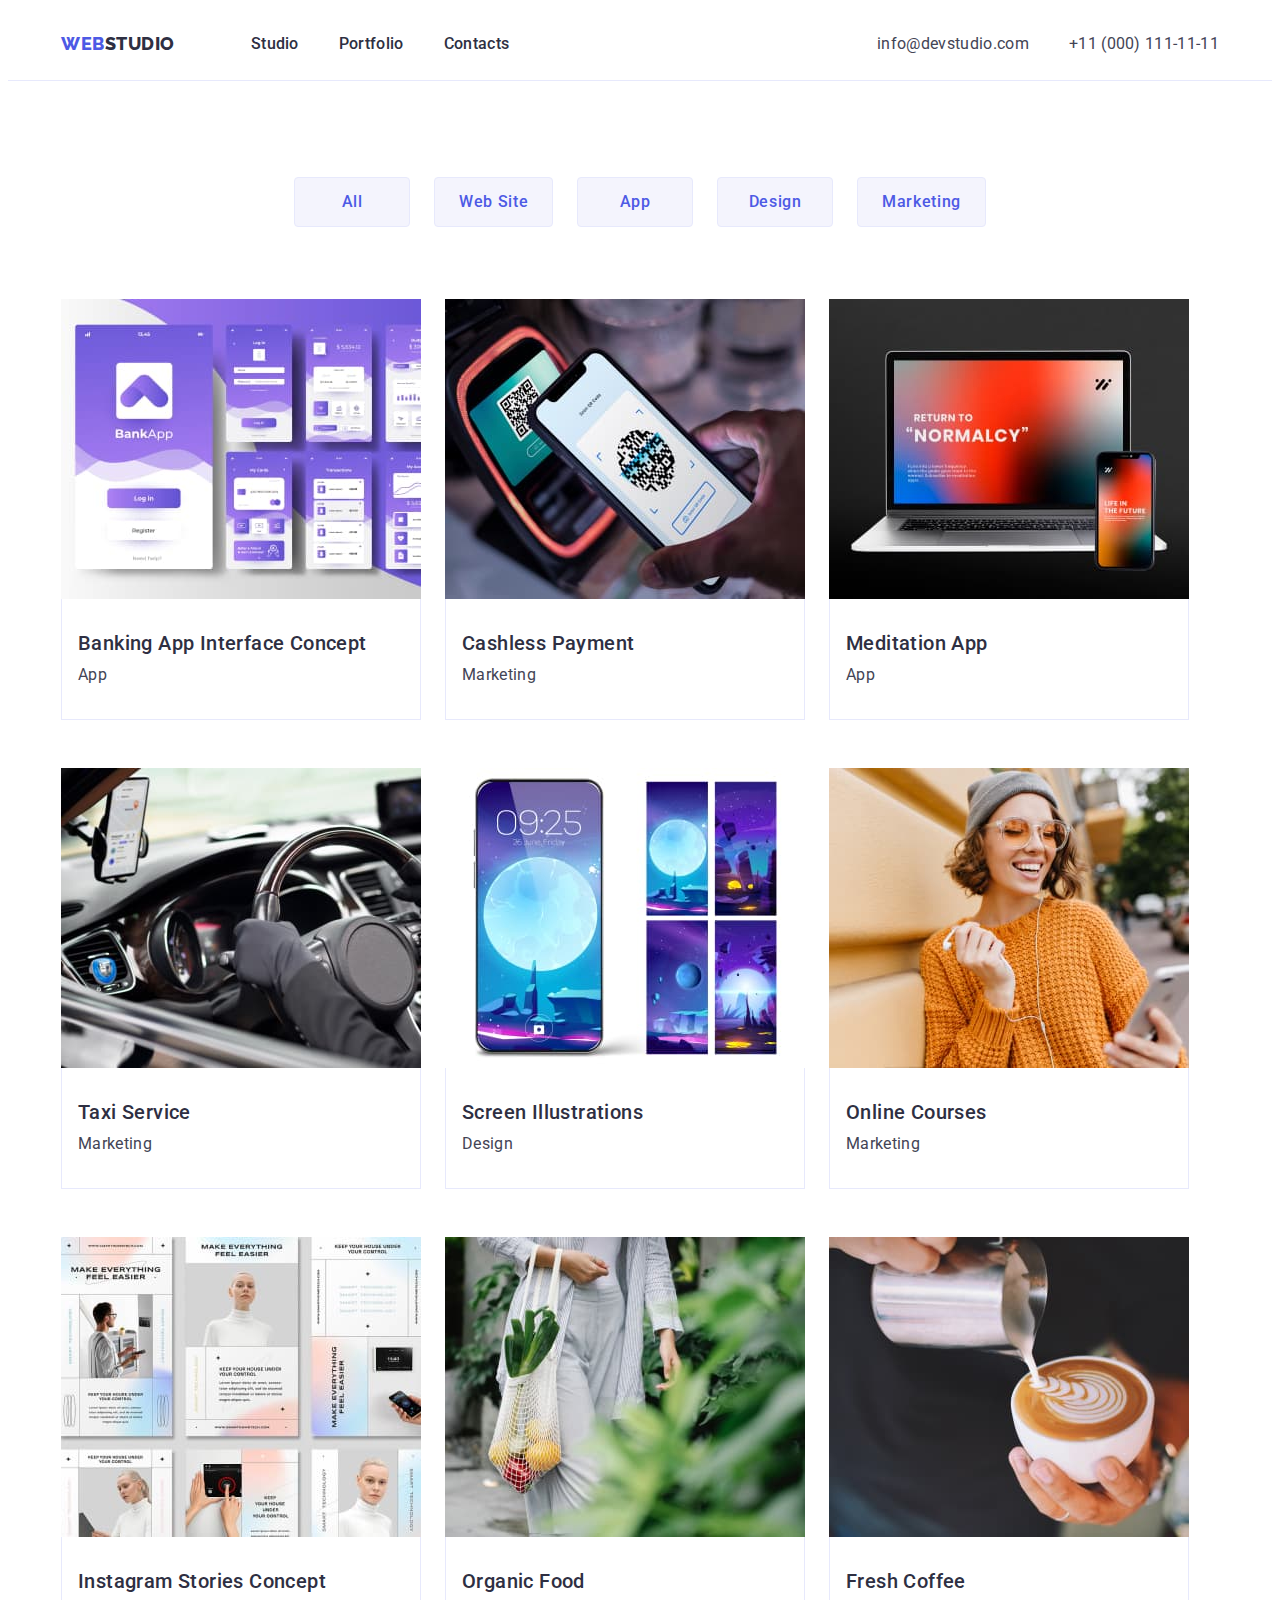
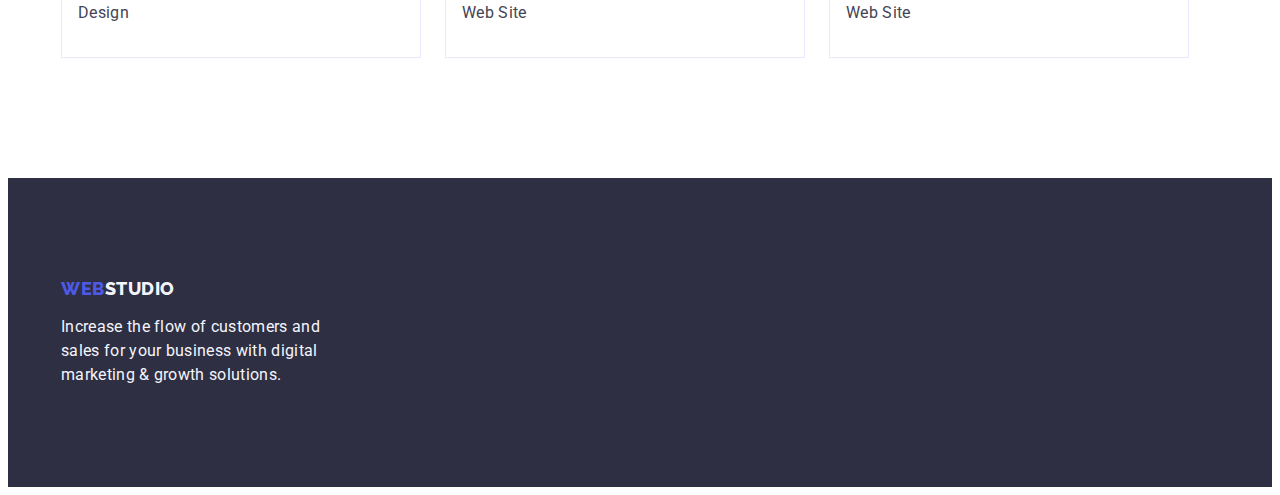
==== portfolio.html @ 802c0e34 "Initial commit" ====
<!DOCTYPE html>
<html lang="en">
  <head>
    <meta charset="UTF-8" />
    <meta http-equiv="X-UA-Compatible" content="IE=edge" />
    <meta name="viewport" content="width=device-width, initial-scale=1.0" />
    <title>Portfolio</title>
    <link rel="preconnect" href="https://fonts.googleapis.com" />
    <link rel="preconnect" href="https://fonts.gstatic.com" crossorigin />
    <link
      href="https://fonts.googleapis.com/css2?family=Raleway:wght@800&family=Roboto:wght@400;500;700&display=swap"
      rel="stylesheet"
    />
    <link
      rel="stylesheet"
      href="https://cdnjs.cloudflare.com/ajax/libs/modern-normalize/1.1.0/modern-normalize.min.css"
      integrity="sha512-wpPYUAdjBVSE4KJnH1VR1HeZfpl1ub8YT/NKx4PuQ5NmX2tKuGu6U/JRp5y+Y8XG2tV+wKQpNHVUX03MfMFn9Q=="
      crossorigin="anonymous"
      referrerpolicy="no-referrer"
    />
    <link rel="stylesheet" href="./css/styles.css" />
  </head>
  <body>
    <!-- ===============================Header======================= -->

    <header class="page-header">
      <div class="container page-header-container">
        <nav class="page-nav">
          <a href="./index.html" class="web-logo link"
            >Web<span class="studio-logo-dark">Studio</span></a
          >
          <ul class="menu list">
            <li class="menu-item">
              <a class="menu-link link" href="./index.html">Studio</a>
            </li>
            <li class="menu-item">
              <a class="menu-link link" href="./portfolio.html">Portfolio</a>
            </li>
            <li class="menu-item">
              <a class="menu-link link" href="">Contacts</a>
            </li>
          </ul>
        </nav>
        <div>
          <address class="adress">
            <ul class="contact list">
              <li class="contact-list">
                <a class="contact-link link" href="mailto:info@devstudio.com"
                  >info@devstudio.com</a
                >
              </li>
              <li class="contact-list">
                <a class="contact-link link" href="tel:+110001111111"
                  >+11 (000) 111-11-11</a
                >
              </li>
            </ul>
          </address>
        </div>
      </div>
    </header>
    <main>
      <!-- ==================Portfolio ==================-->

      <section class="page-works list">
        <div class="portfolio container">
          <h1 class="works-title" hidden>Our works</h1>
          <ul class="buttons list">
            <li class="portfolio-button">
              <button type="button" class="nav-button">All</button>
            </li>
            <li class="portfolio-button">
              <button type="button" class="nav-button">Web Site</button>
            </li>
            <li class="portfolio-button">
              <button type="button" class="nav-button">App</button>
            </li>
            <li class="portfolio-button">
              <button type="button" class="nav-button">Design</button>
            </li>
            <li class="portfolio-button">
              <button type="button" class="nav-button">Marketing</button>
            </li>
          </ul>

          <ul class="portfolio-list list">
            <li class="portfolio-item">
              <a class="link" href=""
                ><img
                  src="./images/banking-app.jpg"
                  alt="Banking App Interface Concept"
                  width="360"
                  height="300"
                />
                <div class="card">
                  <h2 class="title">Banking App Interface Concept</h2>
                  <p class="descr-title descr-title-dark">App</p>
                </div>
              </a>
            </li>
            <li class="portfolio-item">
              <a class="link" href=""
                ><img
                  src="./images/cashless-payment.jpg"
                  alt="Cashless Payment"
                  width="360"
                  height="300"
                />
                <div class="card">
                  <h2 class="title">Cashless Payment</h2>
                  <p class="descr-title descr-title-dark">Marketing</p>
                </div>
              </a>
            </li>
            <li class="portfolio-item">
              <a class="link" href=""
                ><img
                  src="./images/meditation-app.jpg"
                  alt="Meditation App"
                  width="360"
                  height="300"
                />
                <div class="card">
                  <h2 class="title">Meditation App</h2>
                  <p class="descr-title descr-title-dark">App</p>
                </div>
              </a>
            </li>
            <li class="portfolio-item">
              <a class="link" href=""
                ><img
                  src="./images/taxi-service.jpg"
                  alt="Taxi Service"
                  width="360"
                  height="300"
                />
                <div class="card">
                  <h2 class="title">Taxi Service</h2>
                  <p class="descr-title descr-title-dark">Marketing</p>
                </div>
              </a>
            </li>
            <li class="portfolio-item">
              <a class="link" href=""
                ><img
                  src="./images/screen-illustrations.jpg"
                  alt="Screen Illustrations"
                  width="360"
                  height="300"
                />
                <div class="card">
                  <h2 class="title">Screen Illustrations</h2>
                  <p class="descr-title descr-title-dark">Design</p>
                </div>
              </a>
            </li>
            <li class="portfolio-item">
              <a class="link" href=""
                ><img
                  src="./images/online-courses.jpg"
                  alt="Online Courses"
                  width="360"
                  height="300"
                />
                <div class="card">
                  <h2 class="title">Online Courses</h2>
                  <p class="descr-title descr-title-dark">Marketing</p>
                </div>
              </a>
            </li>
            <li class="portfolio-item">
              <a class="link" href="">
                <img
                  src="./images/instagram-stories.jpg"
                  alt="Instagram Stories Concept"
                  width="360"
                  height="300"
                />
                <div class="card">
                  <h2 class="title">Instagram Stories Concept</h2>
                  <p class="descr-title descr-title-dark">Design</p>
                </div>
              </a>
            </li>
            <li class="portfolio-item">
              <a class="link" href="">
                <img
                  src="./images/organic-food.jpg"
                  alt="Organic Food"
                  width="360"
                  height="300"
                />
                <div class="card">
                  <h2 class="title">Organic Food</h2>
                  <p class="descr-title descr-title-dark">Web Site</p>
                </div>
              </a>
            </li>
            <li class="portfolio-item">
              <a class="link" href="">
                <img
                  src="./images/fresh-coffee.jpg"
                  alt="Fresh Coffee"
                  width="360"
                  height="300"
                />
                <div class="card">
                  <h2 class="title">Fresh Coffee</h2>
                  <p class="descr-title descr-title-dark">Web Site</p>
                </div>
              </a>
            </li>
          </ul>
        </div>
      </section>
    </main>

    <!--============================= Footer =======================-->

    <footer class="page-footer">
      <div class="container box-footer">
        <a href="./index.html" class="web-logo link"
          >Web<span class="studio-logo-light">Studio</span></a
        >
        <p class="descr-title descr-title-light">
          Increase the flow of customers and sales for your business with
          digital marketing & growth solutions.
        </p>
      </div>
    </footer>
  </body>
</html>
---- css/styles.css ----
:root {
  --accent-color: #404bbf;
  --pimary-font: "Roboto", sans-serif;
  --secondary-font: "Raleway", sans-serif;
  --primary-text-color: #434455;
  --secondary-text-color: #2e2f42;
  --background-color-navy: #2e2f42;
  --logo-text-light: #f4f4fd;
  --background-color-white: #ffffff;
  --background-color-cloud: #f4f4fd;
  --web-logo: #4d5ae5;
  --paragraf-dark: #434455;
  --white: #ffffff;
  --cloud: #f4f4fd;
  --button-iris: #4d5ae5;
}

h1,
h2,
h3,
h4,
p {
  margin-top: 0;
  margin-bottom: 0;
}
ul,
ol {
  margin-top: 0;
  margin-bottom: 0;
  padding-left: 0;
}
img {
  display: block;
  max-width: 100%;
  height: auto;
}
button {
  cursor: pointer;
}

.link {
  text-decoration: none;
}
.list {
  list-style: none;
}
body {
  font-family: var(--pimary-font);
  color: var(--primary-text-color);
  background-color: var(--background-color-white);
}

.section {
  padding-top: 120px;
  padding-bottom: 120px;
}
.container {
  width: 1158px;
  margin-left: auto;
  margin-right: auto;

  padding-left: 15px;
  padding-right: 15px;
}

.descr-title-dark {
  color: var(--paragraf-dark);
}
.descr-title-light {
  color: var(--cloud);
}
.adress {
  font-style: normal;
}

/* ======================================Header========================================== */
.page-header {
  padding-top: 24px;
  padding-bottom: 24px;
  border-bottom: 1px solid #e7e9fc;
}
.page-header-container {
  display: flex;
  align-items: center;
  justify-content: space-between;
}
.page-nav {
  display: flex;
  align-items: center;
}
.studio-logo-dark {
  margin-right: 76px;
}
.menu-item:not(:last-child) {
  margin-right: 40px;
}
.menu {
  display: flex;
  align-items: center;
}
.contact {
  display: flex;
  align-items: center;
}
.contact-link {
  font-size: 16px;
  line-height: 1.5;
  letter-spacing: 0.02em;
  cursor: pointer;
  color: var(--primary-text-color);
}
.contact-list:not(:last-child) {
  margin-right: 40px;
}
.contact-link:hover,
.contact-link:focus {
  color: var(--accent-color);
}
.secondary-title {
  font-weight: 700;
  font-size: 36px;
  line-height: 1.11;
  letter-spacing: 0.02em;
  text-transform: capitalize;
  color: var(--secondary-text-color);
}
.web-logo {
  font-family: var(--secondary-font);
  font-weight: 800;
  font-size: 18px;
  line-height: 1.17;
  letter-spacing: 0.03em;
  text-transform: uppercase;
  color: var(--web-logo);
}

.studio-logo-dark {
  font-family: var(--secondary-font);
  font-weight: 800;
  font-size: 18px;

  letter-spacing: 0.03em;
  text-transform: uppercase;
  color: var(--secondary-text-color);
}

.menu-link {
  font-style: normal;
  font-weight: 500;
  font-size: 16px;
  line-height: 1.5;
  letter-spacing: 0.02em;
  color: var(--secondary-text-color);
}

.menu-link:hover,
.menu-link:focus {
  color: var(--accent-color);
}

/* ======================================Hero========================================== */

.hero {
  background-color: var(--background-color-navy);
  padding-top: 188px;
  padding-bottom: 188px;
}
.hero-title {
  max-width: 496px;
  height: 120px;
  font-weight: 700;
  font-size: 56px;
  line-height: 1.07;
  letter-spacing: 0.02em;
  color: var(--white);
  display: flex;
  align-items: center;
  margin: 0 auto;
  margin-bottom: 48px;
}
.type-button {
  min-width: 169px;
  font-family: inherit;
  font-style: normal;
  font-weight: 500;
  font-size: 16px;
  line-height: 1.5;
  letter-spacing: 0.04em;
  color: var(--white);
  background: var(--web-logo);
  border: none;
  border-radius: 4px;

  margin: auto;

  display: block;
  padding: 16px 32px;
  background: #4d5ae5;
}

.type-button:hover,
.type-button:focus {
  background-color: var(--accent-color);
  color: var(--white);
}

/* ======================================Task and goals========================================== */

.task-list {
  padding: 0;
  margin: 0;

  display: flex;
  flex-wrap: wrap;
}
.title-list {
  width: calc((100% - 72px) / 4);
}

.title-list:not(:last-child) {
  margin-right: 24px;
}

.title {
  font-weight: 500;
  font-size: 20px;
  line-height: 1.2;
  letter-spacing: 0.02em;
  color: var(--secondary-text-color);
}

.descr-title {
  font-size: 16px;
  line-height: 1.5;
  letter-spacing: 0.02em;
}
.descr-title {
  margin-top: 8px;
}
.container > .descr-title-light {
  margin-top: 16px;
  width: 264px;
}
/* ============================Section work==================== */
.section-work {
  padding-bottom: 120px;
}
.secondary-title {
  text-align: center;
  margin-bottom: 72px;
}
.work {
  display: flex;
  flex-wrap: wrap;
}

.work-logo:not(:last-child) {
  margin-right: 24px;
}
/* ========================Our team===================== */

.section-team {
  background-color: var(--background-color-cloud);
}
.team {
  display: flex;
  flex-wrap: wrap;
  text-align: center;
}
.team-list {
  background-color: var(--background-color-white);
  box-shadow: 0px 1px 6px rgba(46, 47, 66, 0.08),
    0px 1px 1px rgba(46, 47, 66, 0.16), 0px 2px 1px rgba(46, 47, 66, 0.08);
  border-radius: 0px 0px 4px 4px;
}
.team-list {
  flex-basis: calc(100% - 72px) / 4;
}
.team-list:not(:last-child) {
  margin-right: 24px;
}
.employees-card {
  padding: 16px 32px;
}
.name-title {
  font-weight: 500;
  font-size: 20px;
  line-height: 1.2;
  letter-spacing: 0.02em;
  color: var(--secondary-text-color);
}
/* ======================================footer========================================== */

.page-footer {
  background-color: var(--background-color-navy);
  padding-top: 100px;
  padding-bottom: 100px;
}
.studio-logo-light {
  color: var(--cloud);
}

/* <!-- ==================Portfolio ==================--> */
.page-works {
  padding-top: 96px;
  padding-bottom: 120px;
}

.nav-button {
  min-width: 116px;
  font-family: inherit;
  font-weight: 500;
  font-size: 16px;
  line-height: 1.5;
  letter-spacing: 0.04em;
  color: var(--button-iris);
  background: var(--background-color-cloud);
  border: none;
  padding: 12px 24px;
  border: 1px solid #e7e9fc;
  border-radius: 4px;
}
.portfolio-button:not(:last-child) {
  margin-right: 24px;
}

.buttons {
  display: flex;
  flex-wrap: wrap;
  justify-content: center;
  margin-bottom: 72px;
}

.nav-button:hover,
.nav-button:focus {
  background-color: var(--accent-color);
  color: var(--white);
}

.portfolio-list {
  padding: 0;
  margin: 0;
  display: flex;
  flex-wrap: wrap;
  gap: 24px;
  row-gap: 48px;
}

.portfolio-list > .portfolio-item {
  flex-basis: calc(100% - 48px) / 3;
}
.card {
  border: solid 1px #e7e9fc;
  border-top: none;
  padding-top: 32px;
  padding-bottom: 32px;
  padding-left: 16px;
}
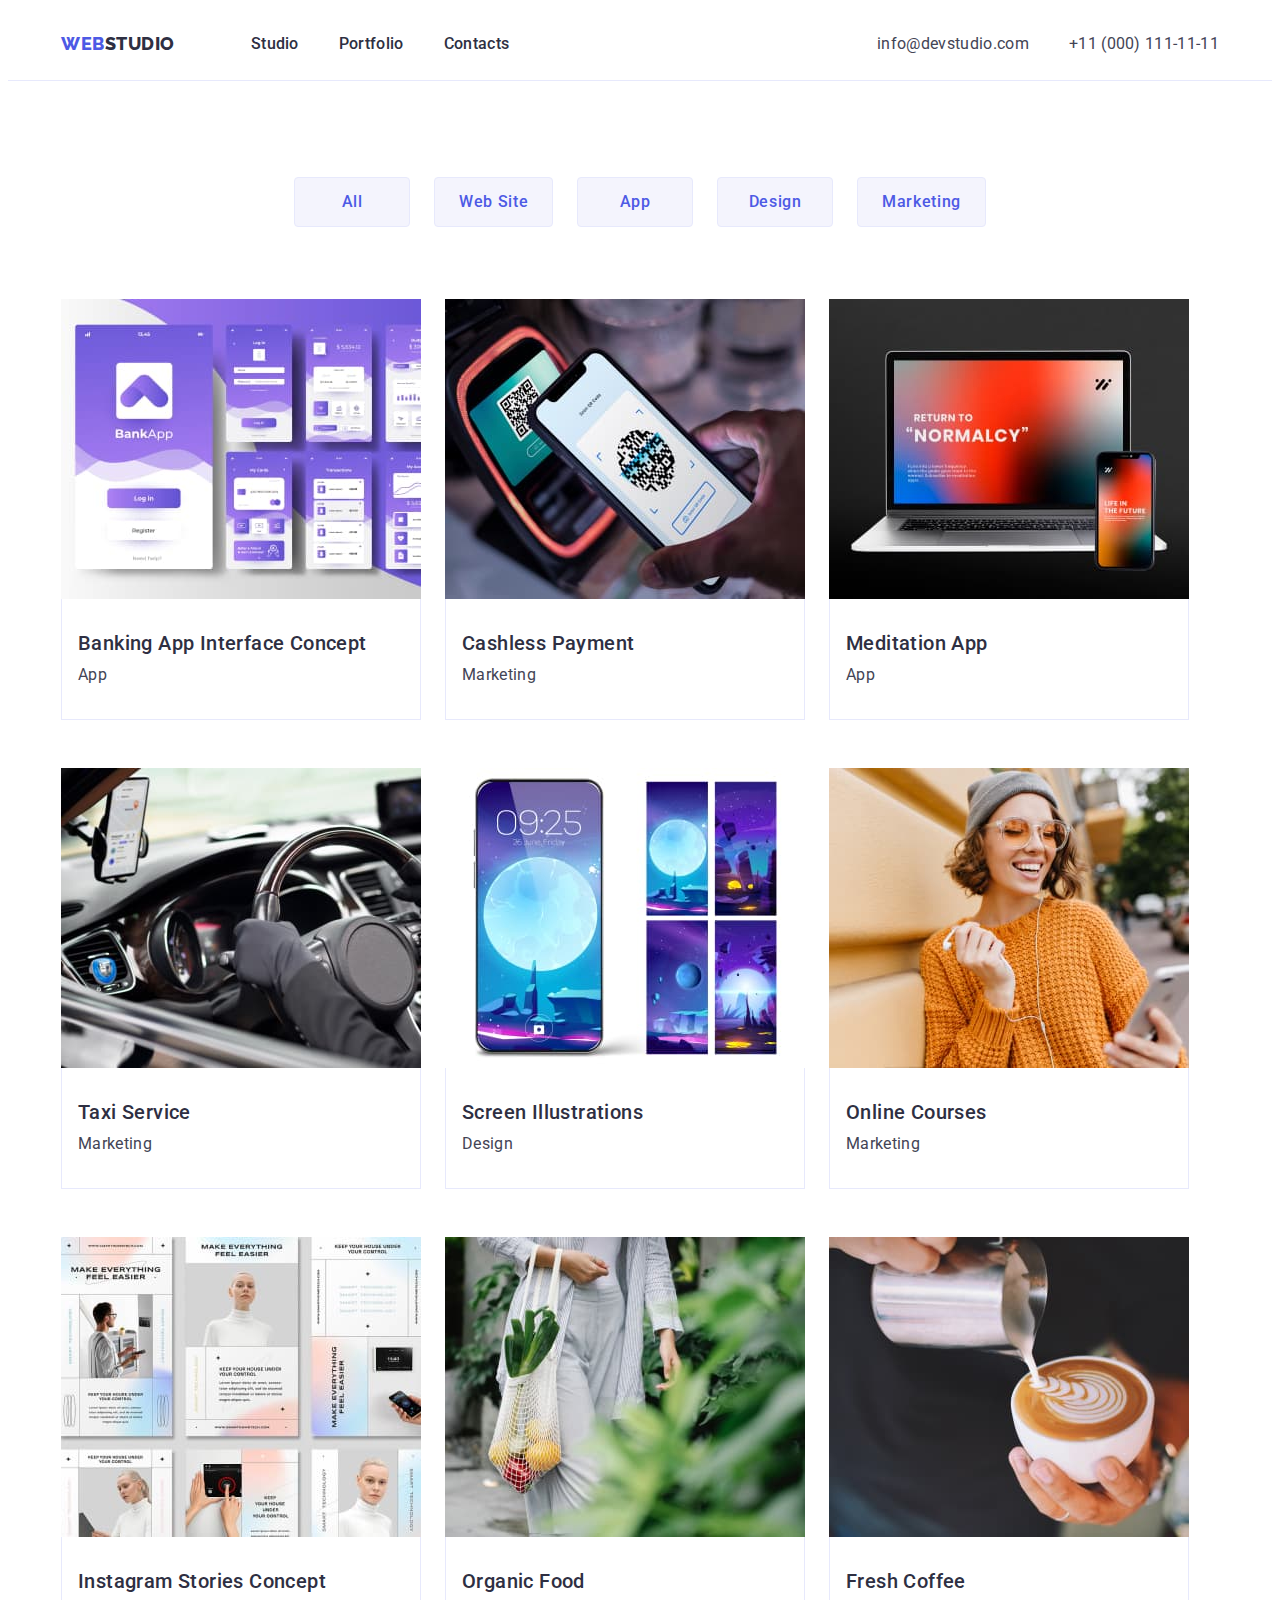
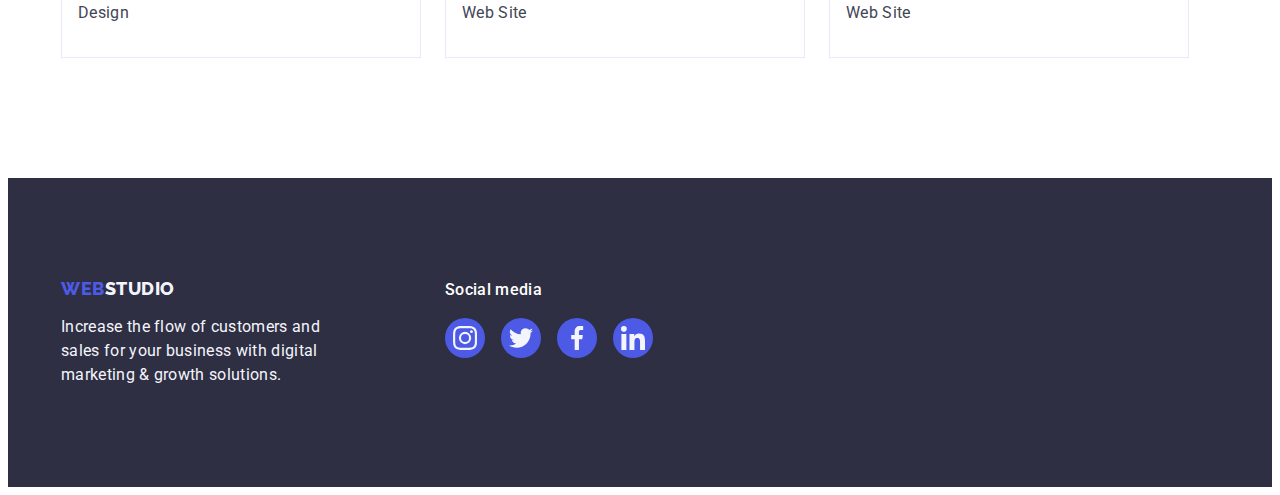
==== commit e1f8594c: "Summary" ====
--- a/portfolio.html
+++ b/portfolio.html
@@ -29,6 +29,7 @@
           <a href="./index.html" class="web-logo link"
             >Web<span class="studio-logo-dark">Studio</span></a
           >
+
           <ul class="menu list">
             <li class="menu-item">
               <a class="menu-link link" href="./index.html">Studio</a>
@@ -85,7 +86,7 @@
 
           <ul class="portfolio-list list">
             <li class="portfolio-item">
-              <a class="link" href=""
+              <a class="portfolio-link link" href=""
                 ><img
                   src="./images/banking-app.jpg"
                   alt="Banking App Interface Concept"
@@ -99,7 +100,7 @@
               </a>
             </li>
             <li class="portfolio-item">
-              <a class="link" href=""
+              <a class="portfolio-link link" href=""
                 ><img
                   src="./images/cashless-payment.jpg"
                   alt="Cashless Payment"
@@ -113,7 +114,7 @@
               </a>
             </li>
             <li class="portfolio-item">
-              <a class="link" href=""
+              <a class="portfolio-link link" href=""
                 ><img
                   src="./images/meditation-app.jpg"
                   alt="Meditation App"
@@ -127,7 +128,7 @@
               </a>
             </li>
             <li class="portfolio-item">
-              <a class="link" href=""
+              <a class="portfolio-link link" href=""
                 ><img
                   src="./images/taxi-service.jpg"
                   alt="Taxi Service"
@@ -141,7 +142,7 @@
               </a>
             </li>
             <li class="portfolio-item">
-              <a class="link" href=""
+              <a class="portfolio-link link" href=""
                 ><img
                   src="./images/screen-illustrations.jpg"
                   alt="Screen Illustrations"
@@ -155,7 +156,7 @@
               </a>
             </li>
             <li class="portfolio-item">
-              <a class="link" href=""
+              <a class="portfolio-link link" href=""
                 ><img
                   src="./images/online-courses.jpg"
                   alt="Online Courses"
@@ -169,7 +170,7 @@
               </a>
             </li>
             <li class="portfolio-item">
-              <a class="link" href="">
+              <a class="portfolio-link link" href="">
                 <img
                   src="./images/instagram-stories.jpg"
                   alt="Instagram Stories Concept"
@@ -183,7 +184,7 @@
               </a>
             </li>
             <li class="portfolio-item">
-              <a class="link" href="">
+              <a class="portfolio-link link" href="">
                 <img
                   src="./images/organic-food.jpg"
                   alt="Organic Food"
@@ -197,7 +198,7 @@
               </a>
             </li>
             <li class="portfolio-item">
-              <a class="link" href="">
+              <a class="portfolio-link link" href="">
                 <img
                   src="./images/fresh-coffee.jpg"
                   alt="Fresh Coffee"
@@ -216,16 +217,50 @@
     </main>
 
     <!--============================= Footer =======================-->
-
     <footer class="page-footer">
       <div class="container box-footer">
-        <a href="./index.html" class="web-logo link"
-          >Web<span class="studio-logo-light">Studio</span></a
-        >
-        <p class="descr-title descr-title-light">
-          Increase the flow of customers and sales for your business with
-          digital marketing & growth solutions.
-        </p>
+        <div class="box-one">
+          <a href="./index.html" class="web-logo link"
+            >Web<span class="studio-logo-light">Studio</span></a
+          >
+          <p class="descr-title descr-title-light">
+            Increase the flow of customers and sales for your business with
+            digital marketing & growth solutions.
+          </p>
+        </div>
+        <div class="box-two">
+          <p class="foot-subtext">Social media</p>
+          <ul class="footer-social list">
+            <li class="icon-list-item">
+              <a class="social-icon-link" href="">
+                <svg class="foot-icon-link" width="24" height="24">
+                  <use href="./images/icons.svg#icon-instagram"></use>
+                </svg>
+              </a>
+            </li>
+            <li class="icon-list-item">
+              <a class="social-icon-link" href="">
+                <svg class="foot-icon-link" width="24" height="24">
+                  <use href="./images/icons.svg#icon-twitter"></use>
+                </svg>
+              </a>
+            </li>
+            <li class="icon-list-item">
+              <a class="social-icon-link" href="">
+                <svg class="foot-icon-link" width="24" height="24">
+                  <use href="./images/icons.svg#icon-facebook"></use>
+                </svg>
+              </a>
+            </li>
+            <li class="icon-list-item">
+              <a class="social-icon-link" href="">
+                <svg class="foot-icon-link" width="24" height="24">
+                  <use href="./images/icons.svg#icon-linkedin"></use>
+                </svg>
+              </a>
+            </li>
+          </ul>
+        </div>
       </div>
     </footer>
   </body>
--- a/css/styles.css
+++ b/css/styles.css
@@ -13,6 +13,8 @@
   --white: #ffffff;
   --cloud: #f4f4fd;
   --button-iris: #4d5ae5;
+  --customer-border: #8e8f99;
+  --hover-green: #31d0aa;
 }
 
 h1,
@@ -74,6 +76,7 @@
 }
 
 /* ======================================Header========================================== */
+
 .page-header {
   padding-top: 24px;
   padding-bottom: 24px;
@@ -88,15 +91,14 @@
   display: flex;
   align-items: center;
 }
-.studio-logo-dark {
-  margin-right: 76px;
-}
+
 .menu-item:not(:last-child) {
   margin-right: 40px;
 }
 .menu {
   display: flex;
   align-items: center;
+  margin-left: 76px;
 }
 .contact {
   display: flex;
@@ -161,9 +163,9 @@
 /* ======================================Hero========================================== */
 
 .hero {
-  background-color: var(--background-color-navy);
   padding-top: 188px;
   padding-bottom: 188px;
+  background-color: var(--background-color-navy);
 }
 .hero-title {
   max-width: 496px;
@@ -178,6 +180,21 @@
   margin: 0 auto;
   margin-bottom: 48px;
 }
+.overlay {
+  max-width: 1440px;
+  height: 600px;
+  margin-right: auto;
+  margin-left: auto;
+  background-image: linear-gradient(
+      to right,
+      rgba(46, 47, 66, 0.7),
+      rgba(46, 47, 66, 0.7)
+    ),
+    url(../images/people-office\ .jpg);
+  background-size: cover;
+  background-position: center;
+  background-repeat: no-repeat;
+}
 .type-button {
   min-width: 169px;
   font-family: inherit;
@@ -190,9 +207,9 @@
   background: var(--web-logo);
   border: none;
   border-radius: 4px;
-
+}
+.type-button {
   margin: auto;
-
   display: block;
   padding: 16px 32px;
   background: #4d5ae5;
@@ -202,6 +219,7 @@
 .type-button:focus {
   background-color: var(--accent-color);
   color: var(--white);
+  box-shadow: 0px 4px 4px rgba(0, 0, 0, 0.15);
 }
 
 /* ======================================Task and goals========================================== */
@@ -209,10 +227,19 @@
 .task-list {
   padding: 0;
   margin: 0;
-
   display: flex;
   flex-wrap: wrap;
 }
+.font-task {
+  display: flex;
+  height: 112px;
+  border-radius: 4px;
+  background-color: var(--background-color-cloud);
+  margin-bottom: 8px;
+  justify-content: center;
+  align-items: center;
+}
+
 .title-list {
   width: calc((100% - 72px) / 4);
 }
@@ -234,10 +261,16 @@
   line-height: 1.5;
   letter-spacing: 0.02em;
 }
-.descr-title {
-  margin-top: 8px;
-}
-.container > .descr-title-light {
+.title {
+  margin-bottom: 8px;
+}
+.description-title {
+  margin-bottom: 8px;
+}
+.name-title {
+  margin-bottom: 8px;
+}
+.container .descr-title-light {
   margin-top: 16px;
   width: 264px;
 }
@@ -269,18 +302,40 @@
 }
 .team-list {
   background-color: var(--background-color-white);
+}
+.team-list {
+  flex-basis: calc(100% - 72px) / 4;
+}
+.team-list:not(:last-child) {
+  margin-right: 24px;
+}
+
+.team-icon-list {
+  display: flex;
+  justify-content: center;
+  gap: 24px;
+}
+.team-icon-link {
+  display: flex;
+  justify-content: center;
+  align-items: center;
+  width: 40px;
+  height: 40px;
+  border-radius: 50%;
+  background-color: var(--button-iris);
+}
+.link-icon {
+  fill: var(--background-color-cloud);
+}
+.team-icon-link:hover {
+  background-color: var(--accent-color);
+}
+
+.employees-card {
+  border-radius: 0px 0px 4px 4px;
+  padding: 32px 16px;
   box-shadow: 0px 1px 6px rgba(46, 47, 66, 0.08),
     0px 1px 1px rgba(46, 47, 66, 0.16), 0px 2px 1px rgba(46, 47, 66, 0.08);
-  border-radius: 0px 0px 4px 4px;
-}
-.team-list {
-  flex-basis: calc(100% - 72px) / 4;
-}
-.team-list:not(:last-child) {
-  margin-right: 24px;
-}
-.employees-card {
-  padding: 16px 32px;
 }
 .name-title {
   font-weight: 500;
@@ -289,15 +344,94 @@
   letter-spacing: 0.02em;
   color: var(--secondary-text-color);
 }
+/* ======================================Customers============================== */
+
+.custumer-list-logo {
+  display: flex;
+  align-items: center;
+  justify-content: center;
+  gap: 24px;
+}
+
+.customer-logo {
+  height: 88px;
+  width: 168px;
+}
+.customer-icon-link {
+  width: 100%;
+  height: 100%;
+  display: flex;
+  justify-content: center;
+  align-items: center;
+  border-radius: 4px;
+  border: 1px solid var(--customer-border);
+}
+.customer-icon-link:hover,
+.customer-icon-link:focus {
+  border-color: var(--accent-color);
+}
+.customer-link {
+  fill: var(--customer-border);
+}
+
+.customer-icon-link:hover .customer-link,
+.customer-icon-link:focus .customer-link {
+  fill: var(--accent-color);
+}
+
 /* ======================================footer========================================== */
-
 .page-footer {
   background-color: var(--background-color-navy);
   padding-top: 100px;
   padding-bottom: 100px;
 }
+.box-footer {
+  display: flex;
+  align-items: flex-start;
+}
+
 .studio-logo-light {
   color: var(--cloud);
+}
+
+.box-one {
+  margin-right: 120px;
+}
+/* =========================================Social media============================= */
+
+.foot-subtext {
+  font-weight: 500;
+  font-size: 16px;
+  line-height: 1.5;
+  letter-spacing: 0.02em;
+  color: var(--white);
+  margin-bottom: 16px;
+}
+
+.footer-social {
+  display: flex;
+  justify-content: center;
+  gap: 16px;
+}
+.icon-list-item {
+  display: flex;
+  justify-content: center;
+  align-items: center;
+}
+.social-icon-link {
+  display: flex;
+  justify-content: center;
+  align-items: center;
+  width: 40px;
+  height: 40px;
+  border-radius: 50%;
+  background-color: var(--button-iris);
+}
+.link-icon {
+  fill: var(--background-color-cloud);
+}
+.social-icon-link:hover {
+  background-color: var(--hover-green);
 }
 
 /* <!-- ==================Portfolio ==================--> */
@@ -323,7 +457,10 @@
 .portfolio-button:not(:last-child) {
   margin-right: 24px;
 }
-
+.portfolio-link :is(:hover, :focus) {
+  box-shadow: 0px 1px 6px rgba(46, 47, 66, 0.08),
+    0px 1px 1px rgba(46, 47, 66, 0.16), 0px 2px 1px rgba(46, 47, 66, 0.08);
+}
 .buttons {
   display: flex;
   flex-wrap: wrap;
@@ -335,6 +472,8 @@
 .nav-button:focus {
   background-color: var(--accent-color);
   color: var(--white);
+  box-shadow: 0px 3px 1px rgba(0, 0, 0, 0.1), 0px 2px 1px rgba(0, 0, 0, 0.08),
+    0px 2px 2px rgba(0, 0, 0, 0.12);
 }
 
 .portfolio-list {
